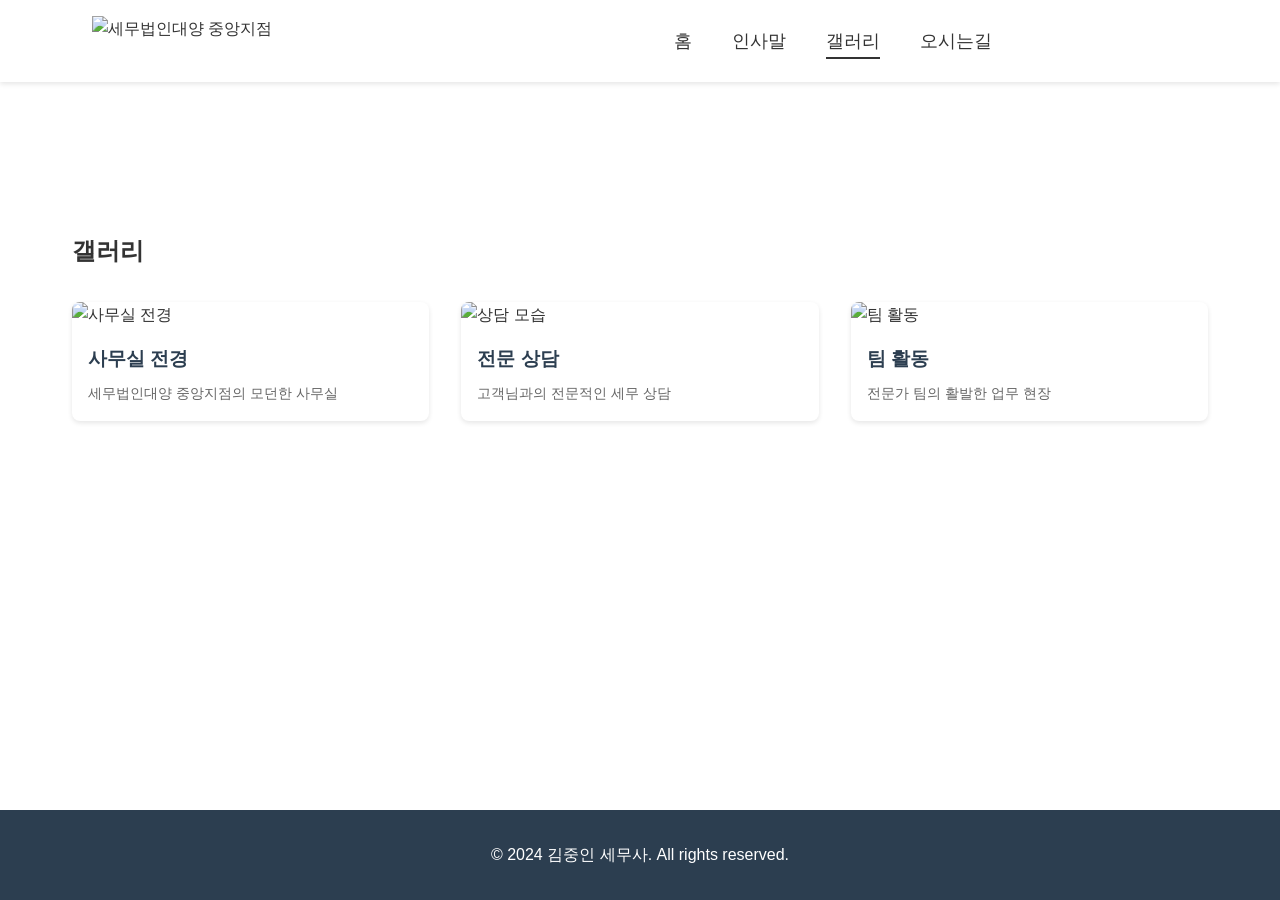
==== gallery.html @ b89bd979 "joongIn joongIn" ====
<!DOCTYPE html>
<html>
<head>
    <meta charset="UTF-8">
    <meta name="viewport" content="width=device-width, initial-scale=1.0">
    <title>갤러리 - 김중인 세무사</title>
    <link rel="stylesheet" href="css/style.css">
    <style>
        body {
            min-height: 100vh;
            display: flex;
            flex-direction: column;
        }

        main {
            flex: 1;
        }

        .gallery-container {
            max-width: 1200px;
            margin: 120px auto 40px;
            padding: 2rem;
        }

        .gallery-grid {
            display: grid;
            grid-template-columns: repeat(auto-fill, minmax(300px, 1fr));
            gap: 2rem;
            margin-top: 2rem;
        }

        .gallery-item {
            background: white;
            border-radius: 8px;
            overflow: hidden;
            box-shadow: 0 2px 5px rgba(0,0,0,0.1);
            transition: transform 0.3s ease;
        }

        .gallery-item:hover {
            transform: translateY(-5px);
        }

        .gallery-item img {
            width: 100%;
            height: 200px;
            object-fit: cover;
        }

        .gallery-item-content {
            padding: 1rem;
        }

        .gallery-item-content h3 {
            color: #2c3e50;
            margin-bottom: 0.5rem;
        }

        .gallery-item-content p {
            color: #666;
            font-size: 0.9rem;
        }
    </style>
</head>
<body>
    <div id="header"></div>

    <main>
        <div class="gallery-container">
            <h2>갤러리</h2>
            <div class="gallery-grid">
                <div class="gallery-item">
                    <img src="images/office1.jpg" alt="사무실 전경">
                    <div class="gallery-item-content">
                        <h3>사무실 전경</h3>
                        <p>세무법인대양 중앙지점의 모던한 사무실</p>
                    </div>
                </div>
                <div class="gallery-item">
                    <img src="images/meeting1.jpg" alt="상담 모습">
                    <div class="gallery-item-content">
                        <h3>전문 상담</h3>
                        <p>고객님과의 전문적인 세무 상담</p>
                    </div>
                </div>
                <div class="gallery-item">
                    <img src="images/team1.jpg" alt="팀 활동">
                    <div class="gallery-item-content">
                        <h3>팀 활동</h3>
                        <p>전문가 팀의 활발한 업무 현장</p>
                    </div>
                </div>
            </div>
        </div>
    </main>

    <div id="footer"></div>

    <script src="js/components.js"></script>
    <script src="js/main.js"></script>
</body>
</html>
---- css/style.css ----
* {
    margin: 0;
    padding: 0;
    box-sizing: border-box;
}

body {
    font-family: 'Noto Sans KR', sans-serif;
    line-height: 1.6;
    color: #333;
}

/* 헤더 스타일 */
header {
    background-color: #fff;
    box-shadow: 0 2px 5px rgba(0,0,0,0.1);
    position: fixed;
    width: 100%;
    top: 0;
    z-index: 1000;
}

nav {
    margin: 0 auto;
    background: white;
    padding: 1rem 2rem;
    position: fixed;
    top: 0;
    left: 0;
    right: 0;
    z-index: 1000;
    box-shadow: 0 2px 5px rgba(0,0,0,0.1);
    display: flex;
    justify-content: space-between;
    align-items: center;
}

.logo {
    height: 50px;
    display: flex;
    align-items: center;
    flex: 0 0 auto;
    margin-left: 60px;
}

.logo img {
    height: 100%;
    width: auto;
}

.nav-links {
    display: flex;
    list-style: none;
    margin: 0;
    padding: 0;
    justify-content: flex-end;
    gap: 2.5rem;
    flex: 1;
    margin: 0 16rem;
}

.nav-links li {
    margin: 0;
}

.nav-links a {
    text-decoration: none;
    color: #333;
    font-weight: 500;
    font-size: 18px;
    transition: all 0.3s ease;
    padding: 0.5rem 0;
    position: relative;
}

.nav-links a:hover {
    color: #1a1a1a;
}

.nav-links a::after {
    content: '';
    position: absolute;
    width: 0;
    height: 2px;
    bottom: 0;
    left: 50%;
    background-color: #333;
    transition: all 0.3s ease;
    transform: translateX(-50%);
}

.nav-links a:hover::after {
    width: 100%;
}

.nav-links a.active::after {
    width: 100%;
}

/* 햄버거 메뉴 스타일 */
.hamburger {
    display: none;
    cursor: pointer;
    background: none;
    border: none;
    padding: 0;
    margin-left: auto;
}

.hamburger span {
    display: block;
    width: 25px;
    height: 3px;
    background-color: #2c3e50;
    margin: 5px 0;
    transition: all 0.3s ease;
}

/* 메인 콘텐츠 스타일 */
main {
    margin-top: 80px;
}

.hero {
    background: linear-gradient(rgba(44, 62, 80, 0.7), rgba(44, 62, 80, 0.7)), url('../images/hero-bg.jpg');
    background-size: cover;
    background-position: center;
    color: white;
    text-align: center;
    padding: 6rem 2rem;
}

.hero h1 {
    font-size: 3rem;
    margin-bottom: 1rem;
}

.hero h2 {
    font-size: 1.5rem;
    margin-bottom: 1rem;
}

/* 서비스 섹션 스타일 */
.services {
    padding: 4rem 2rem;
    max-width: 1200px;
    margin: 0 auto;
}

.services h2 {
    text-align: center;
    margin-bottom: 3rem;
    color: #2c3e50;
}

.service-grid {
    display: grid;
    grid-template-columns: repeat(auto-fit, minmax(250px, 1fr));
    gap: 2rem;
}

.service-item {
    background: #fff;
    padding: 2rem;
    border-radius: 8px;
    box-shadow: 0 2px 5px rgba(0,0,0,0.1);
    text-align: center;
    transition: transform 0.3s ease;
}

.service-item:hover {
    transform: translateY(-5px);
}

.service-item h3 {
    color: #2c3e50;
    margin-bottom: 1rem;
}

/* 푸터 스타일 */
footer {
    background-color: #2c3e50;
    color: white;
    text-align: center;
    padding: 2rem;
    margin-top: 4rem;
}

/* 반응형 디자인 */
@media (max-width: 768px) {
    nav {
        padding: 1rem;
        margin: 0;
        width: 100%;
    }

    .logo {
        font-size: 1.5rem;
        flex: none;
    }

    .hamburger {
        display: block;
    }

    .nav-links {
        display: none;
        position: fixed;
        top: 70px;
        left: 0;
        right: 0;
        background: white;
        padding: 1rem;
        box-shadow: 0 2px 5px rgba(0,0,0,0.1);
        flex-direction: column;
        gap: 0;
    }

    .nav-links.active {
        display: flex;
    }

    .nav-links li {
        margin: 1rem 0;
        text-align: center;
    }

    .nav-links a {
        font-size: 18px;
        padding: 0.5rem 1rem;
        display: block;
    }

    .nav-links a:hover {
        background-color: rgba(52, 152, 219, 0.1);
    }

    /* 햄버거 메뉴 활성화 시 애니메이션 */
    .hamburger.active span:nth-child(1) {
        transform: rotate(45deg) translate(5px, 5px);
    }

    .hamburger.active span:nth-child(2) {
        opacity: 0;
    }

    .hamburger.active span:nth-child(3) {
        transform: rotate(-45deg) translate(7px, -6px);
    }

    .hero h1 {
        font-size: 2rem;
    }
    
    .hero h2 {
        font-size: 1.2rem;
    }
}

.map-button {
    display: inline-block;
    background: #3498db;
    color: white;
    padding: 0.8rem 1.5rem;
    border-radius: 4px;
    text-decoration: none;
    margin-top: 1rem;
    transition: background-color 0.3s ease;
}

.map-button:hover {
    background: #2980b9;
    color: white;
    text-decoration: none;
}

.location-info .map-button {
    background: #2c3e50;
    color: white;
    margin: 1.5rem 0;
    display: inline-block;
}

.location-info .map-button:hover {
    background: #34495e;
    color: white;
    text-decoration: none;
}
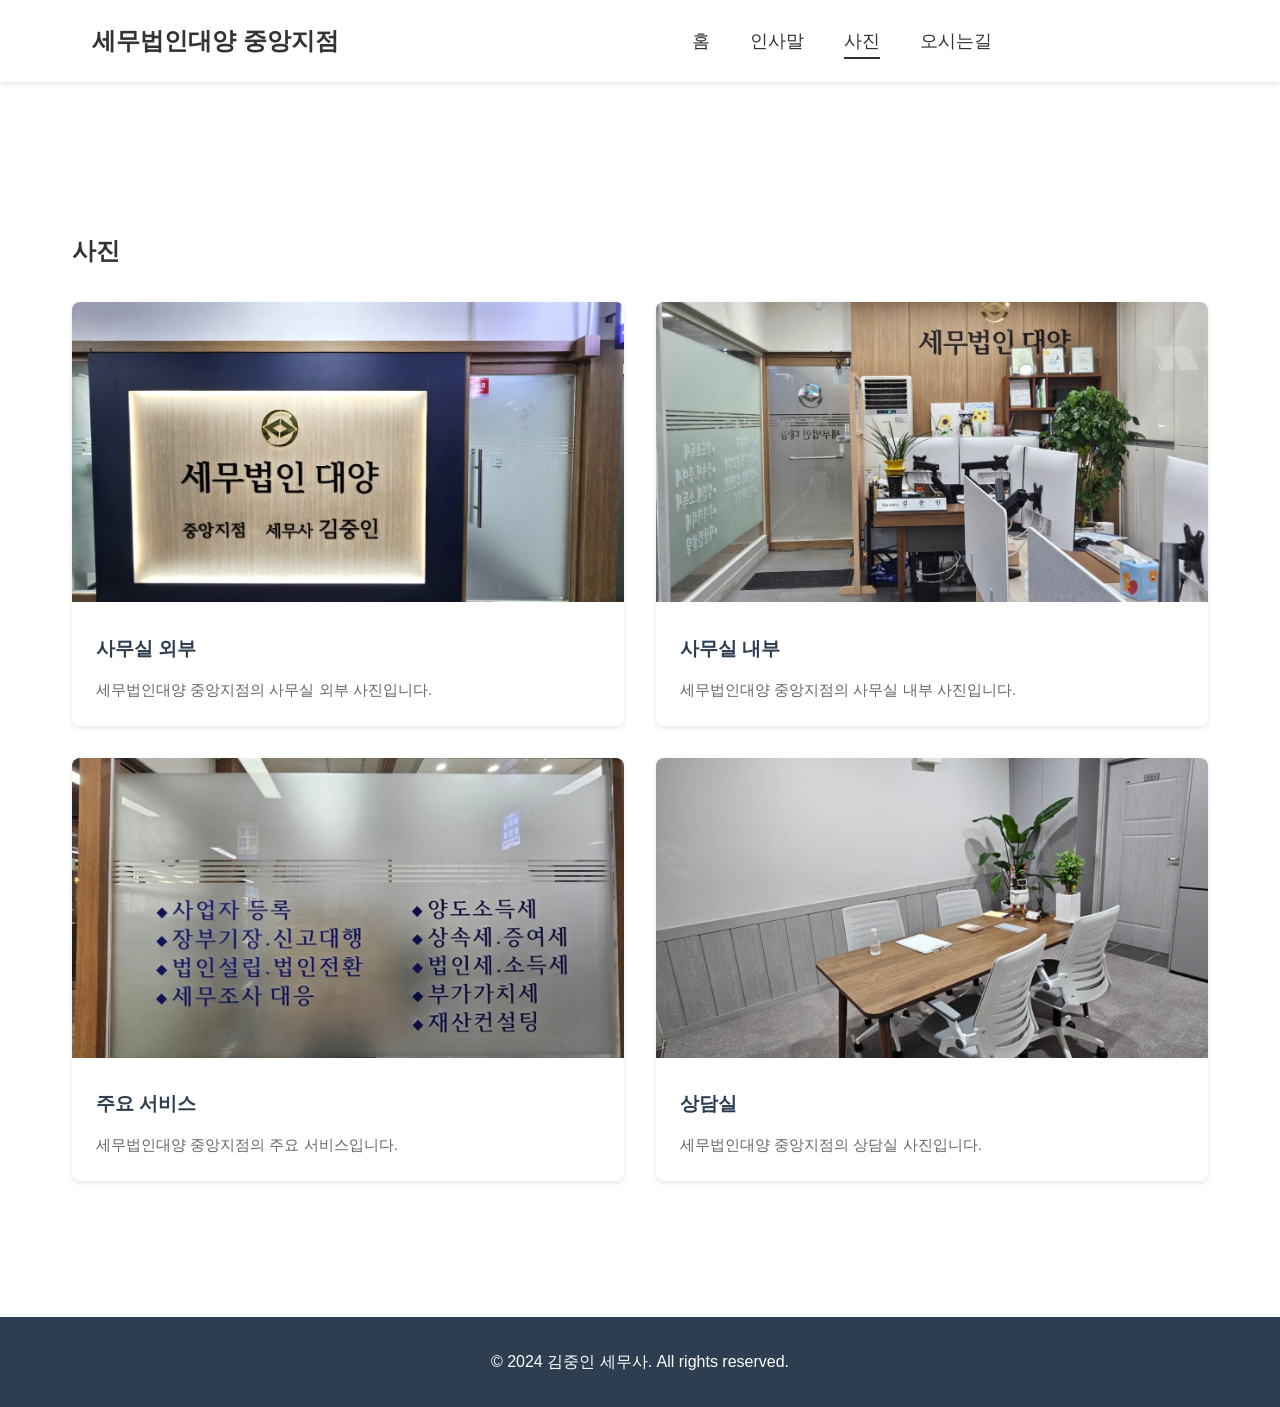
==== commit 8fb04799: "수정 수정" ====
--- a/gallery.html
+++ b/gallery.html
@@ -3,7 +3,7 @@
 <head>
     <meta charset="UTF-8">
     <meta name="viewport" content="width=device-width, initial-scale=1.0">
-    <title>갤러리 - 김중인 세무사</title>
+    <title>사진 - 김중인 세무사</title>
     <link rel="stylesheet" href="css/style.css">
     <style>
         body {
@@ -24,7 +24,7 @@
 
         .gallery-grid {
             display: grid;
-            grid-template-columns: repeat(auto-fill, minmax(300px, 1fr));
+            grid-template-columns: repeat(2, 1fr);
             gap: 2rem;
             margin-top: 2rem;
         }
@@ -35,6 +35,8 @@
             overflow: hidden;
             box-shadow: 0 2px 5px rgba(0,0,0,0.1);
             transition: transform 0.3s ease;
+            height: 100%;
+            cursor: pointer;
         }
 
         .gallery-item:hover {
@@ -43,22 +45,146 @@
 
         .gallery-item img {
             width: 100%;
-            height: 200px;
+            height: 300px;
             object-fit: cover;
         }
 
         .gallery-item-content {
-            padding: 1rem;
+            padding: 1.5rem;
         }
 
         .gallery-item-content h3 {
             color: #2c3e50;
-            margin-bottom: 0.5rem;
+            margin-bottom: 0.8rem;
+            font-size: 1.2rem;
         }
 
         .gallery-item-content p {
             color: #666;
-            font-size: 0.9rem;
+            font-size: 0.95rem;
+            line-height: 1.6;
+        }
+
+        /* Modal styles */
+        .modal {
+            display: none;
+            position: fixed;
+            top: 0;
+            left: 0;
+            width: 100%;
+            height: 100%;
+            background-color: rgba(0, 0, 0, 0.9);
+            z-index: 1000;
+            overflow: auto;
+            justify-content: center;
+            align-items: center;
+        }
+
+        .modal.show {
+            display: flex;
+        }
+
+        .modal-content {
+            position: relative;
+            max-width: 90%;
+            max-height: 90vh;
+            margin: auto;
+        }
+
+        .modal-image {
+            max-width: 100%;
+            max-height: 90vh;
+            object-fit: contain;
+        }
+
+        .close-modal {
+            position: absolute;
+            top: -40px;
+            right: 0;
+            color: white;
+            font-size: 30px;
+            font-weight: bold;
+            cursor: pointer;
+            background: none;
+            border: none;
+            padding: 0;
+            width: 40px;
+            height: 40px;
+            display: flex;
+            align-items: center;
+            justify-content: center;
+            transition: transform 0.3s ease;
+        }
+
+        .close-modal:hover {
+            transform: scale(1.1);
+        }
+
+        .modal-caption {
+            color: white;
+            text-align: center;
+            padding: 10px;
+            margin-top: 10px;
+            font-size: 1.1rem;
+        }
+
+        /* Navigation buttons */
+        .modal-nav {
+            position: absolute;
+            top: 50%;
+            transform: translateY(-50%);
+            background: rgba(255, 255, 255, 0.1);
+            color: white;
+            padding: 15px;
+            cursor: pointer;
+            border: none;
+            border-radius: 50%;
+            width: 50px;
+            height: 50px;
+            display: flex;
+            align-items: center;
+            justify-content: center;
+            transition: background-color 0.3s ease;
+        }
+
+        .modal-nav:hover {
+            background: rgba(255, 255, 255, 0.2);
+        }
+
+        .modal-prev {
+            left: 20px;
+        }
+
+        .modal-next {
+            right: 20px;
+        }
+
+        @media (max-width: 768px) {
+            .gallery-grid {
+                grid-template-columns: 1fr;
+            }
+
+            .gallery-item img {
+                height: 250px;
+            }
+
+            .modal-content {
+                max-width: 95%;
+            }
+
+            .modal-nav {
+                padding: 10px;
+                width: 40px;
+                height: 40px;
+            }
+
+            .modal-prev {
+                left: 10px;
+            }
+
+            .modal-next {
+                right: 10px;
+            }
         }
     </style>
 </head>
@@ -67,36 +193,131 @@
 
     <main>
         <div class="gallery-container">
-            <h2>갤러리</h2>
+            <h2>사진</h2>
             <div class="gallery-grid">
-                <div class="gallery-item">
-                    <img src="images/office1.jpg" alt="사무실 전경">
+                <div class="gallery-item" onclick="openModal(0)">
+                    <img src="images/office1.png" alt="사무실 외부">
                     <div class="gallery-item-content">
-                        <h3>사무실 전경</h3>
-                        <p>세무법인대양 중앙지점의 모던한 사무실</p>
+                        <h3>사무실 외부</h3>
+                        <p>세무법인대양 중앙지점의 사무실 외부 사진입니다.</p>
                     </div>
                 </div>
-                <div class="gallery-item">
-                    <img src="images/meeting1.jpg" alt="상담 모습">
+                <div class="gallery-item" onclick="openModal(1)">
+                    <img src="images/office2.png" alt="사무실 내부">
                     <div class="gallery-item-content">
-                        <h3>전문 상담</h3>
-                        <p>고객님과의 전문적인 세무 상담</p>
+                        <h3>사무실 내부</h3>
+                        <p>세무법인대양 중앙지점의 사무실 내부 사진입니다.</p>
                     </div>
                 </div>
-                <div class="gallery-item">
-                    <img src="images/team1.jpg" alt="팀 활동">
+                <div class="gallery-item" onclick="openModal(2)">
+                    <img src="images/office3.png" alt=주요 서비스">
                     <div class="gallery-item-content">
-                        <h3>팀 활동</h3>
-                        <p>전문가 팀의 활발한 업무 현장</p>
+                        <h3>주요 서비스</h3>
+                        <p>세무법인대양 중앙지점의 주요 서비스입니다.</p>
+                    </div>
+                </div>
+                <div class="gallery-item" onclick="openModal(3)">
+                    <img src="images/office4.png" alt="상담실">
+                    <div class="gallery-item-content">
+                        <h3>상담실</h3>
+                        <p>세무법인대양 중앙지점의 상담실 사진입니다.</p>
                     </div>
                 </div>
             </div>
         </div>
     </main>
 
+    <!-- Modal -->
+    <div class="modal" id="imageModal">
+        <div class="modal-content">
+            <button class="close-modal" onclick="closeModal()">&times;</button>
+            <button class="modal-nav modal-prev" onclick="changeImage(-1)">&#10094;</button>
+            <img class="modal-image" id="modalImage" src="" alt="">
+            <button class="modal-nav modal-next" onclick="changeImage(1)">&#10095;</button>
+            <div class="modal-caption" id="modalCaption"></div>
+        </div>
+    </div>
+
     <div id="footer"></div>
 
     <script src="js/components.js"></script>
     <script src="js/main.js"></script>
+    <script>
+        const images = [
+            {
+                src: 'images/office1.png',
+                alt: '사무실 전경',
+                caption: '세무법인대양 중앙지점의 모던한 사무실'
+            },
+            {
+                src: 'images/office2.png',
+                alt: '상담 모습',
+                caption: '고객님과의 전문적인 세무 상담'
+            },
+            {
+                src: 'images/office3.png',
+                alt: '팀 활동',
+                caption: '전문가 팀의 활발한 업무 현장'
+            },
+            {
+                src: 'images/office4.png',
+                alt: '팀 활동',
+                caption: '전문가 팀의 활발한 업무 현장'
+            }
+        ];
+
+        let currentImageIndex = 0;
+        const modal = document.getElementById('imageModal');
+        const modalImage = document.getElementById('modalImage');
+        const modalCaption = document.getElementById('modalCaption');
+
+        function openModal(index) {
+            currentImageIndex = index;
+            updateModalImage();
+            modal.classList.add('show');
+            document.body.style.overflow = 'hidden';
+        }
+
+        function closeModal() {
+            modal.classList.remove('show');
+            document.body.style.overflow = '';
+        }
+
+        function updateModalImage() {
+            const image = images[currentImageIndex];
+            modalImage.src = image.src;
+            modalImage.alt = image.alt;
+            modalCaption.textContent = image.caption;
+        }
+
+        function changeImage(direction) {
+            currentImageIndex = (currentImageIndex + direction + images.length) % images.length;
+            updateModalImage();
+        }
+
+        // Close modal when clicking outside the image
+        modal.addEventListener('click', function(event) {
+            if (event.target === modal) {
+                closeModal();
+            }
+        });
+
+        // Keyboard navigation
+        document.addEventListener('keydown', function(event) {
+            if (!modal.classList.contains('show')) return;
+            
+            switch(event.key) {
+                case 'Escape':
+                    closeModal();
+                    break;
+                case 'ArrowLeft':
+                    changeImage(-1);
+                    break;
+                case 'ArrowRight':
+                    changeImage(1);
+                    break;
+            }
+        });
+    </script>
 </body>
 </html> 
--- a/css/style.css
+++ b/css/style.css
@@ -48,6 +48,18 @@
     width: auto;
 }
 
+.logo a {
+    text-decoration: none;
+    color: inherit;
+    font-weight: bold;
+    font-size: 1.5rem;
+}
+
+.logo a:hover {
+    color: inherit;
+    text-decoration: none;
+}
+
 .nav-links {
     display: flex;
     list-style: none;
@@ -122,12 +134,24 @@
 }
 
 .hero {
-    background: linear-gradient(rgba(44, 62, 80, 0.7), rgba(44, 62, 80, 0.7)), url('../images/hero-bg.jpg');
-    background-size: cover;
-    background-position: center;
-    color: white;
+    background: #fff;
+    padding: 0;
     text-align: center;
-    padding: 6rem 2rem;
+    max-width: 90%;
+    margin: 0 auto;
+}
+
+.hero-image {
+    max-width: 100%;
+    height: auto;
+    display: block;
+    margin: 0 auto;
+    cursor: pointer;
+    transition: opacity 0.3s ease;
+}
+
+.hero-image:hover {
+    opacity: 0.9;
 }
 
 .hero h1 {
@@ -138,6 +162,42 @@
 .hero h2 {
     font-size: 1.5rem;
     margin-bottom: 1rem;
+}
+
+/* 모달 스타일 */
+.modal {
+    display: none;
+    position: fixed;
+    z-index: 9999;
+    padding: 20px;
+    left: 0;
+    top: 0;
+    width: 100%;
+    height: 100%;
+    background-color: rgba(0, 0, 0, 0.9);
+    overflow: auto;
+}
+
+.modal-content {
+    margin: auto;
+    display: block;
+    max-width: 90%;
+    max-height: 90vh;
+    object-fit: contain;
+}
+
+.modal-close {
+    position: absolute;
+    right: 35px;
+    top: 15px;
+    color: #f1f1f1;
+    font-size: 40px;
+    font-weight: bold;
+    cursor: pointer;
+}
+
+.modal-close:hover {
+    color: #bbb;
 }
 
 /* 서비스 섹션 스타일 */
@@ -275,7 +335,6 @@
 }
 
 .location-info .map-button {
-    background: #2c3e50;
     color: white;
     margin: 1.5rem 0;
     display: inline-block;
@@ -285,4 +344,30 @@
     background: #34495e;
     color: white;
     text-decoration: none;
+}
+
+.contact-details p {
+    margin-bottom: 1rem;
+    line-height: 1.6;
+    color: var(--text-light);
+}
+
+.phone-link {
+    color: var(--text-color);
+    text-decoration: none;
+    transition: var(--transition);
+    font-weight: 500;
+    padding: 0.2rem 0.5rem;
+    border-radius: 4px;
+}
+
+.phone-link:hover {
+    color: var(--primary-color);
+}
+
+.contact-buttons {
+    display: flex;
+    gap: 1rem;
+    margin-top: 1.5rem;
+    margin-bottom: 1.5rem;
 } 
